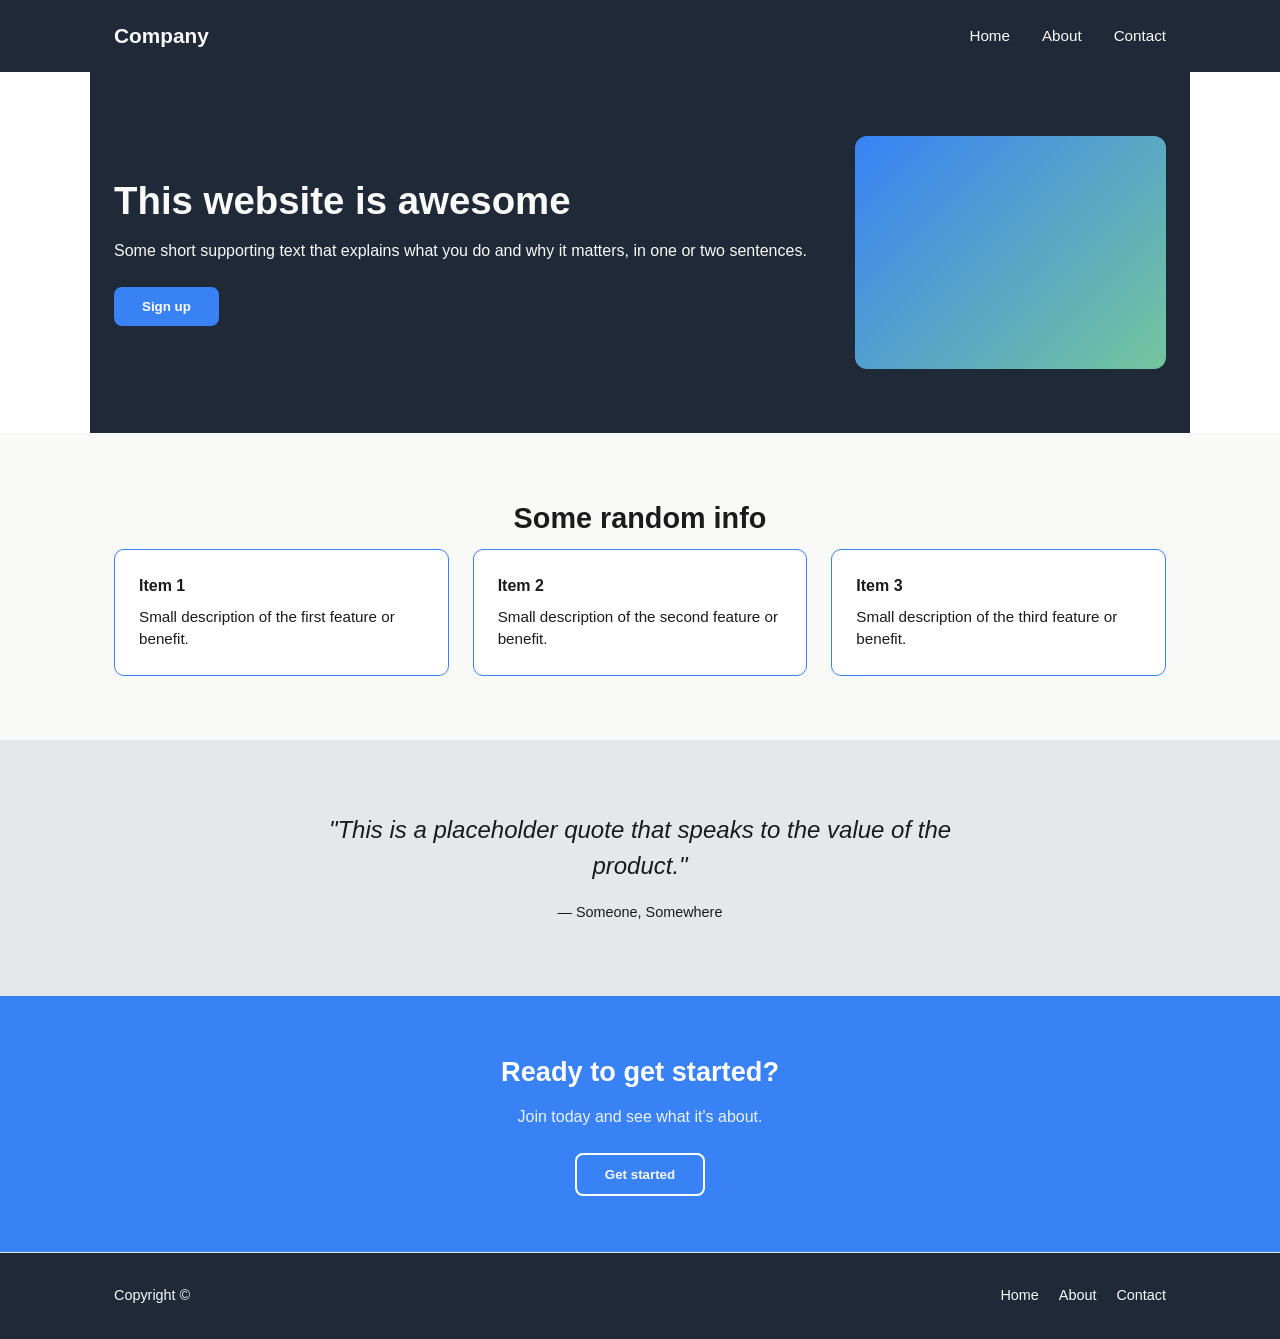
==== index.html @ 4410ee3d "Initial layout" ====
<!doctype html>
<html lang="en">
<head>
<meta charset="UTF-8" />
<meta name="viewport" content="width=device-width, initial-scale=1.0" />
<link rel="stylesheet" href="styles.css">
<title>Company</title>
</head>
<body>

  <header>
    <div class="wrap">
      <div class="logo">Company</div>
      <nav>
        <ul>
          <li><a href="#">Home</a></li>
          <li><a href="#">About</a></li>
          <li><a href="#">Contact</a></li>
        </ul>
      </nav>
    </div>
  </header>

  <main>

    <section class="hero">
      <div class="wrap">
        <div class="hero-text">
          <h1>This website is awesome</h1>
          <p>Some short supporting text that explains what you do and why it matters, in one or two sentences.</p>
          <button class="btn">Sign up</button>
        </div>
        <div class="hero-image"></div>
      </div>
    </section>

    <section class="info">
      <div class="wrap">
        <h2>Some random info</h2>
        <div class="boxes">
          <div class="box">
            <div class="item">Item 1</div>
            <p>Small description of the first feature or benefit.</p>
          </div>
          <div class="box">
            <div class="item">Item 2</div>
            <p>Small description of the second feature or benefit.</p>
          </div>
          <div class="box">
            <div class="item">Item 3</div>
            <p>Small description of the third feature or benefit.</p>
          </div>
        </div>
      </div>
    </section>

    <section class="quote">
      <div class="wrap">
        <blockquote>"This is a placeholder quote that speaks to the value of the product."</blockquote>
        <cite>— Someone, Somewhere</cite>
      </div>
    </section>

    <section class="cta">
      <div class="wrap">
        <h2>Ready to get started?</h2>
        <p>Join today and see what it's about.</p>
        <button class="btn">Get started</button>
      </div>
    </section>

  </main>

  <footer>
    <div class="wrap">
      <p>Copyright &copy;</p>
      <nav>
        <ul>
          <li><a href="#">Home</a></li>
          <li><a href="#">About</a></li>
          <li><a href="#">Contact</a></li>
        </ul>
      </nav>
    </div>
  </footer>

</body>
</html>
---- styles.css ----
:root {
    --max-width: 1100px;
    --blue: #3882f6;
    --text-dark: #1b1b1b;
    --text-light: #f9faf8;
    --bg-light: #f9faf8;
    --bg-dark: #1f2937;
    --border: #e2e2e0;
  }

  * { box-sizing: border-box; margin: 0; padding: 0; }

  body {
    font-family:Roboto, sans-serif;
    color: var(--text-dark);
    line-height: 1.5;
  }

  /* Shared width wrapper — every section's inner content uses this
     so all rows line up at the same width */
  .wrap {
    max-width: var(--max-width);
    margin: 0 auto;
    padding: 0 24px;
  }

  a { text-decoration: none; color: inherit; }
  ul { list-style: none; }
  img { max-width: 100%; display: block; }

  /* ---------- Header ---------- */

  header, footer {
    background-color: var(--bg-dark);
    color: var(--text-light);
  }

  header .wrap {
    display: flex;
    align-items: center;
    justify-content: space-between;
    height: 72px;
  }

  header .logo {
    font-size: 1.3rem;
    font-weight: 700;
  }

  header nav ul {
    display: flex;
    gap: 32px;
  }

  header nav a {
    font-size: 0.95rem;
    font-weight: 500;
    color: var(--text-light);
  }

  header nav a:hover { color: var(--blue); }

  /* ---------- Hero ---------- */
  .hero .wrap {
    display: flex;
    align-items: center;
    background-color: var(--bg-dark);
    gap: 48px;
    padding-top: 64px;
    padding-bottom: 64px;
  }

  .hero-image {
    flex: 1;
    aspect-ratio: 4 / 3;
    background: linear-gradient(135deg, var(--blue), #74c69d);
    border-radius: 12px;
  }

  .hero-text h1 {
    font-size: 2.4rem;
    line-height: 1.15;
    margin-bottom: 16px;
    color: var(--text-light);
  }

  .hero-text p {
    color: var(--text-light);
    margin-bottom: 24px;
  }

  .btn {
    display: inline-block;
    background: var(--blue);
    color: #fff;
    padding: 12px 28px;
    border-radius: 8px;
    font-weight: 600;
    border: none;
    cursor: pointer;
  }

  .btn:hover { opacity: 0.9; }

  /* ---------- Info section ---------- */
  .info {
    background: var(--bg-light);
    padding: 64px 0;
  }

  .info .wrap > h2 {
    font-size: 1.8rem;
    margin-bottom: 8px;
    text-align: center;

  }

  .boxes {
    display: flex;
    gap: 24px;
  }

  .box {
    flex: 1;
    background: #fff;
    border: 1px solid var(--blue);
    border-radius: 10px;
    padding: 24px;
  }

  .box .item {
    font-weight: 700;
    margin-bottom: 8px;
  }

  .box p {
    color: var(--text-dark);
    font-size: 0.95rem;
  }

  /* ---------- Quote ---------- */
  .quote {
    padding: 72px 0;
    text-align: center;
    background-color: #e5e7eb;
  }

  .quote .wrap {
    max-width: 700px;
  }

  .quote blockquote {
    font-size: 1.5rem;
    font-style: italic;
    color: var(--text-dark);
    margin-bottom: 16px;
  }

  .quote cite {
    font-style: normal;
    color: var(--text-dark);
    font-size: 0.9rem;
  }

  /* ---------- Call to action ---------- */
  .cta {
    background: var(--blue);
    color: #fff;
    padding: 56px 0;
    text-align: center;
  }

  .cta h2 {
    font-size: 1.7rem;
    margin-bottom: 12px;
  }

  .cta p {
    margin-bottom: 24px;
    opacity: 0.9;
  }

  .cta .btn {
    border: solid 2px white;
    color: var(--text-light);
  }

  /* ---------- Footer ---------- */
  footer {
    border-top: 1px solid var(--border);
    padding: 32px 0;
  }

  footer .wrap {
    display: flex;
    justify-content: space-between;
    align-items: center;
    color: var(--text-light);
    font-size: 0.9rem;
  }

  footer nav ul {
    display: flex;
    gap: 20px;
  }

  @media (max-width: 700px) {
    header nav ul { gap: 16px; }
    .hero .wrap { flex-direction: column; }
    .boxes { flex-direction: column; }
    footer .wrap { flex-direction: column; gap: 12px; text-align: center; }
  }
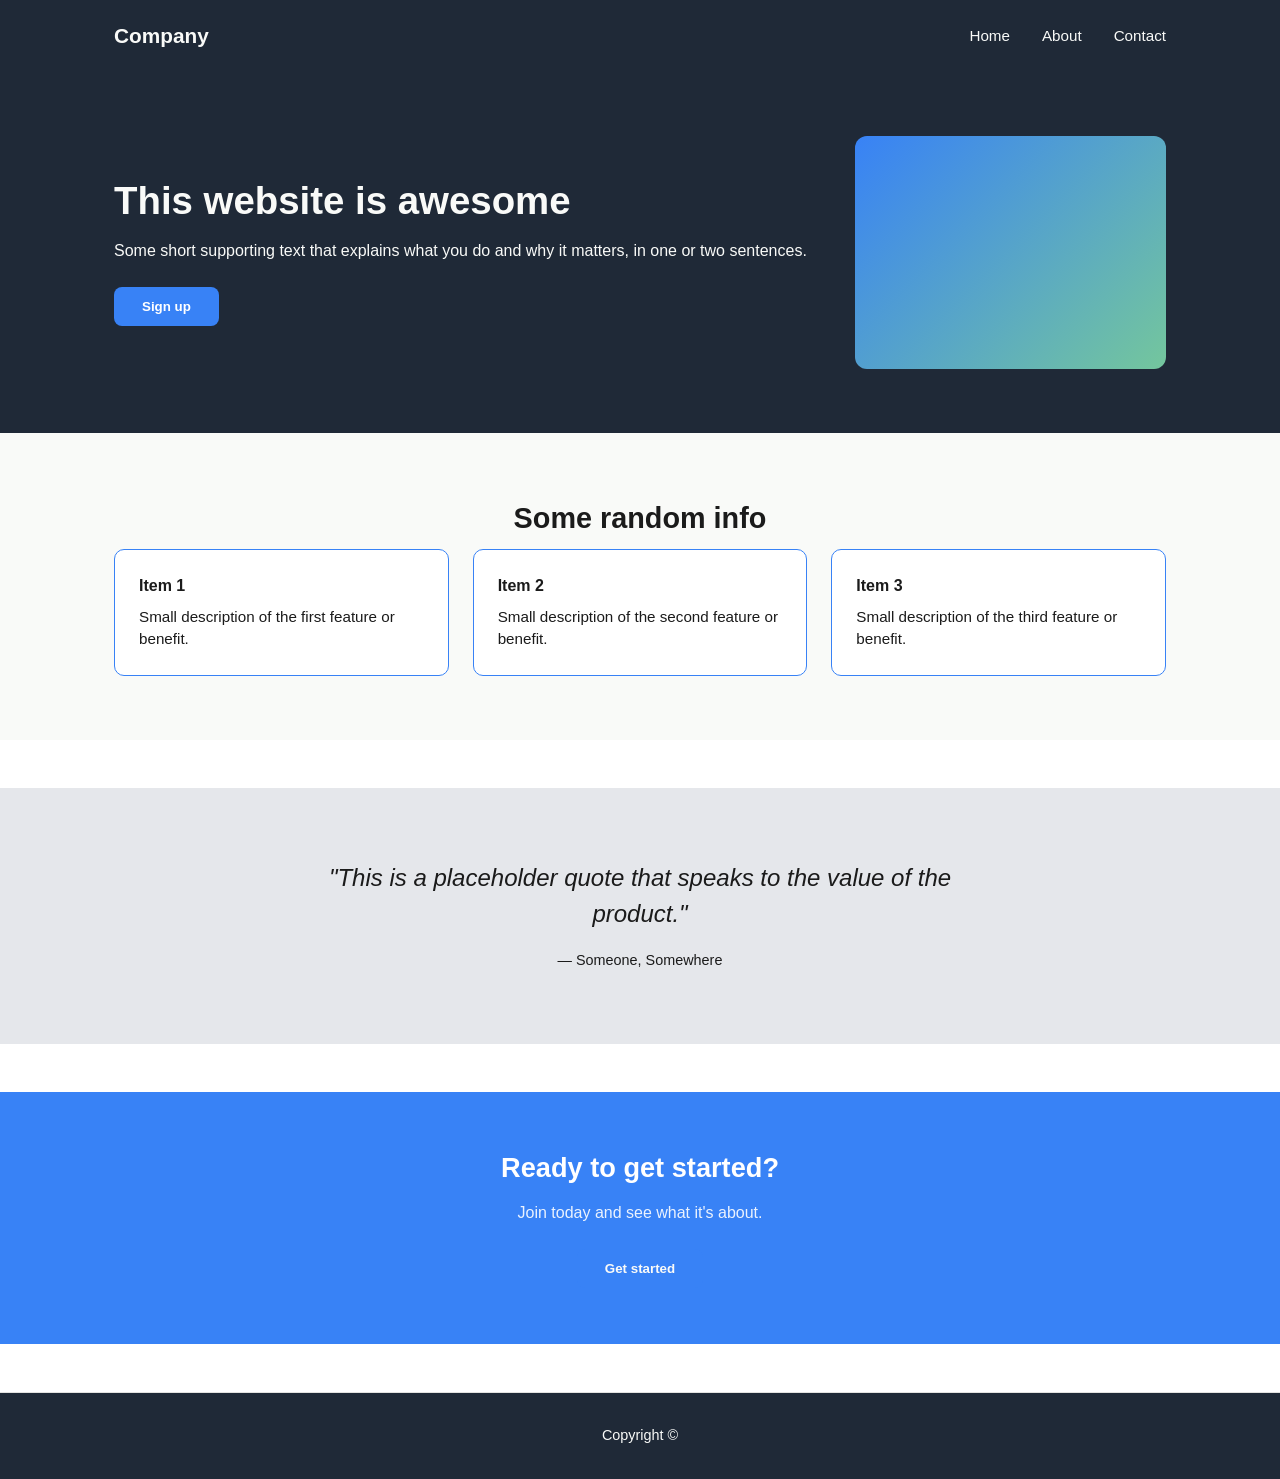
==== commit eae604b9: "hamburger menu and small reorganization of styles" ====
--- a/index.html
+++ b/index.html
@@ -1,89 +1,84 @@
 <!doctype html>
 <html lang="en">
-<head>
-<meta charset="UTF-8" />
-<meta name="viewport" content="width=device-width, initial-scale=1.0" />
-<link rel="stylesheet" href="styles.css">
-<title>Company</title>
-</head>
-<body>
+  <head>
+    <meta charset="UTF-8" />
+    <meta name="viewport" content="width=device-width, initial-scale=1.0" />
+    <link rel="stylesheet" href="styles.css" />
+    <title>Company</title>
+  </head>
+  <body>
+    <header>
+      <div class="wrap">
+        <div class="logo">Company</div>
+        <a href="#menu" class="hamburger">☰</a>
+        <!-- target for smaller screens-->
+        <nav id="menu">
+          <a href="#" class="close-menu" aria-label="Close menu">✕</a>
+          <ul>
+            <li><a href="#">Home</a></li>
+            <li><a href="#">About</a></li>
+            <li><a href="#">Contact</a></li>
+          </ul>
+        </nav>
+      </div>
+    </header>
 
-  <header>
-    <div class="wrap">
-      <div class="logo">Company</div>
-      <nav>
-        <ul>
-          <li><a href="#">Home</a></li>
-          <li><a href="#">About</a></li>
-          <li><a href="#">Contact</a></li>
-        </ul>
-      </nav>
-    </div>
-  </header>
+    <main>
+      <section class="hero">
+        <div class="wrap">
+          <div class="hero-text">
+            <h1>This website is awesome</h1>
+            <p>
+              Some short supporting text that explains what you do and why it
+              matters, in one or two sentences.
+            </p>
+            <button class="btn">Sign up</button>
+          </div>
+          <div class="hero-image"></div>
+        </div>
+      </section>
 
-  <main>
-
-    <section class="hero">
-      <div class="wrap">
-        <div class="hero-text">
-          <h1>This website is awesome</h1>
-          <p>Some short supporting text that explains what you do and why it matters, in one or two sentences.</p>
-          <button class="btn">Sign up</button>
-        </div>
-        <div class="hero-image"></div>
-      </div>
-    </section>
-
-    <section class="info">
-      <div class="wrap">
-        <h2>Some random info</h2>
-        <div class="boxes">
-          <div class="box">
-            <div class="item">Item 1</div>
-            <p>Small description of the first feature or benefit.</p>
-          </div>
-          <div class="box">
-            <div class="item">Item 2</div>
-            <p>Small description of the second feature or benefit.</p>
-          </div>
-          <div class="box">
-            <div class="item">Item 3</div>
-            <p>Small description of the third feature or benefit.</p>
+      <section class="info">
+        <div class="wrap">
+          <h2>Some random info</h2>
+          <div class="boxes">
+            <div class="box">
+              <div class="item">Item 1</div>
+              <p>Small description of the first feature or benefit.</p>
+            </div>
+            <div class="box">
+              <div class="item">Item 2</div>
+              <p>Small description of the second feature or benefit.</p>
+            </div>
+            <div class="box">
+              <div class="item">Item 3</div>
+              <p>Small description of the third feature or benefit.</p>
+            </div>
           </div>
         </div>
-      </div>
-    </section>
+      </section>
 
-    <section class="quote">
-      <div class="wrap">
-        <blockquote>"This is a placeholder quote that speaks to the value of the product."</blockquote>
-        <cite>— Someone, Somewhere</cite>
-      </div>
-    </section>
+      <section class="quote">
+        <div class="wrap">
+          <blockquote>
+            "This is a placeholder quote that speaks to the value of the
+            product."
+          </blockquote>
+          <cite>— Someone, Somewhere</cite>
+        </div>
+      </section>
 
-    <section class="cta">
-      <div class="wrap">
-        <h2>Ready to get started?</h2>
-        <p>Join today and see what it's about.</p>
-        <button class="btn">Get started</button>
-      </div>
-    </section>
+      <section class="cta">
+        <div class="wrap">
+          <h2>Ready to get started?</h2>
+          <p>Join today and see what it's about.</p>
+          <button class="btn">Get started</button>
+        </div>
+      </section>
+    </main>
 
-  </main>
-
-  <footer>
-    <div class="wrap">
+    <footer>
       <p>Copyright &copy;</p>
-      <nav>
-        <ul>
-          <li><a href="#">Home</a></li>
-          <li><a href="#">About</a></li>
-          <li><a href="#">Contact</a></li>
-        </ul>
-      </nav>
-    </div>
-  </footer>
-
-</body>
+    </footer>
+  </body>
 </html>
-
--- a/styles.css
+++ b/styles.css
@@ -1,212 +1,277 @@
-  :root {
-    --max-width: 1100px;
-    --blue: #3882f6;
-    --text-dark: #1b1b1b;
-    --text-light: #f9faf8;
-    --bg-light: #f9faf8;
-    --bg-dark: #1f2937;
-    --border: #e2e2e0;
-  }
-
-  * { box-sizing: border-box; margin: 0; padding: 0; }
-
-  body {
-    font-family:Roboto, sans-serif;
-    color: var(--text-dark);
-    line-height: 1.5;
-  }
-
-  /* Shared width wrapper — every section's inner content uses this
-     so all rows line up at the same width */
-  .wrap {
-    max-width: var(--max-width);
-    margin: 0 auto;
-    padding: 0 24px;
-  }
-
-  a { text-decoration: none; color: inherit; }
-  ul { list-style: none; }
-  img { max-width: 100%; display: block; }
-
-  /* ---------- Header ---------- */
-
-  header, footer {
-    background-color: var(--bg-dark);
+:root {
+  --max-width: 1100px;
+  --blue: #3882f6;
+  --text-dark: #1b1b1b;
+  --text-light: #f9faf8;
+  --bg-light: #f9faf8;
+  --bg-dark: #1f2937;
+  --border: #e2e2e0;
+}
+
+* {
+  box-sizing: border-box;
+  margin: 0;
+  padding: 0;
+}
+/*
+  padding and border are included inside 
+  an element's declared width/height, instead of adding to it */
+
+body {
+  font-family: Roboto, sans-serif;
+  color: var(--text-dark);
+  line-height: 1.5;
+}
+
+/* Shared class */
+.wrap {
+  max-width: var(--max-width);
+  margin: 0 auto; /* auto centers left/right margins */
+  padding: 0 24px;
+}
+
+a {
+  text-decoration: none;
+  color: inherit;
+} /* strips underline for links */
+ul {
+  list-style: none;
+} /* so there is no dot in nav */
+img {
+  max-width: 100%;
+  display: block;
+}
+
+/* ---------- Header ---------- */
+
+header,
+footer,
+.hero {
+  background-color: var(--bg-dark);
+  color: var(--text-light);
+}
+
+header .wrap {
+  display: flex;
+  align-items: center;
+  justify-content: space-between;
+  height: 72px;
+}
+
+header .logo {
+  font-size: 1.3rem;
+  font-weight: 700;
+}
+
+header nav ul {
+  display: flex;
+  gap: 32px;
+}
+
+header nav a {
+  font-size: 0.95rem;
+  font-weight: 500;
+  color: var(--text-light);
+}
+
+header nav a:hover {
+  color: var(--blue);
+}
+
+/* ---------- Hero ---------- */
+
+.hero .wrap {
+  display: flex;
+  align-items: center;
+  gap: 48px;
+  padding-top: 64px;
+  padding-bottom: 64px;
+}
+
+.hero-image {
+  flex: 1;
+  aspect-ratio: 4 / 3; /* prevents collapse to 0 */
+  background: linear-gradient(135deg, var(--blue), #74c69d);
+  border-radius: 12px;
+}
+
+.hero-text h1 {
+  font-size: 2.4rem;
+  line-height: 1.15;
+  margin-bottom: 16px;
+  color: var(--text-light);
+}
+
+.hero-text p {
+  color: var(--text-light);
+  margin-bottom: 24px;
+}
+
+.btn {
+  display: inline-block;
+  background: var(--blue);
+  color: #fff;
+  padding: 12px 28px;
+  border-radius: 8px;
+  font-weight: 600;
+  border: none;
+  cursor: pointer; /* on the rest it is arrow */
+}
+
+.btn:hover {
+  opacity: 0.9;
+}
+
+/* ---------- Info section ---------- */
+.info {
+  background: var(--bg-light);
+  padding: 64px 0;
+}
+
+.info .wrap > h2 {
+  /* h2 is direct child of a wrap */
+  font-size: 1.8rem;
+  margin-bottom: 8px;
+  text-align: center;
+}
+
+.boxes {
+  display: flex;
+  gap: 24px;
+}
+
+.box {
+  flex: 1;
+  background: #fff;
+  border: 1px solid var(--blue);
+  border-radius: 10px;
+  padding: 24px;
+}
+
+.box .item {
+  font-weight: 700;
+  margin-bottom: 8px;
+}
+
+.box p {
+  color: var(--text-dark);
+  font-size: 0.95rem;
+}
+
+/* ---------- Quote ---------- */
+.quote {
+  padding: 72px 0;
+  text-align: center;
+  background-color: #e5e7eb;
+  margin-top: 48px;
+}
+
+.quote .wrap {
+  max-width: 700px;
+}
+
+.quote blockquote {
+  font-size: 1.5rem;
+  font-style: italic;
+  color: var(--text-dark);
+  margin-bottom: 16px;
+}
+
+.quote cite {
+  font-style: normal;
+  color: var(--text-dark);
+  font-size: 0.9rem;
+}
+
+/* ---------- Call to action ---------- */
+.cta {
+  background: var(--blue);
+  color: #fff;
+  padding: 56px 0;
+  text-align: center;
+  margin-top: 48px;
+}
+
+.cta h2 {
+  font-size: 1.7rem;
+  margin-bottom: 12px;
+}
+
+.cta p {
+  margin-bottom: 24px;
+  opacity: 0.9;
+}
+
+.cta .btn {
+  color: var(--text-light);
+}
+
+/* ---------- Footer ---------- */
+footer {
+  border-top: 1px solid var(--border);
+  padding: 32px 0;
+  margin-top: 48px;
+}
+
+footer {
+  display: flex;
+  justify-content: center;
+  color: var(--text-light);
+  font-size: 0.9rem;
+  margin-top: 48px;
+}
+
+.hamburger {
+  display: none;
+  font-size: 1.6rem;
+  color: var(--text-light);
+  cursor: pointer;
+}
+
+.close-menu {
+  display: none;
+}
+
+@media (max-width: 700px) {
+  .hamburger {
+    display: block;
+  }
+
+  header .wrap {
+    position: relative;
+  }
+
+  header nav {
+    position: absolute;
+    top: 72px;
+    left: 0;
+    width: 100%;
+    background: var(--bg-dark);
+    max-height: 0;
+    overflow: hidden;
+    transition: max-height 0.3s ease;
+    z-index: 10;
+  }
+
+  header nav#menu:target {
+    max-height: 300px;
+  }
+
+  header nav ul {
+    flex-direction: column;
+    gap: 0;
+  }
+
+  header nav ul li {
+    padding: 16px 24px;
+    border-top: 1px solid rgba(255, 255, 255, 0.1);
+  }
+
+  .close-menu {
+    display: block;
+    text-align: right;
+    padding: 16px 24px 0;
+    font-size: 1.3rem;
     color: var(--text-light);
   }
-
-  header .wrap {
-    display: flex;
-    align-items: center;
-    justify-content: space-between;
-    height: 72px;
-  }
-
-  header .logo {
-    font-size: 1.3rem;
-    font-weight: 700;
-  }
-
-  header nav ul {
-    display: flex;
-    gap: 32px;
-  }
-
-  header nav a {
-    font-size: 0.95rem;
-    font-weight: 500;
-    color: var(--text-light);
-  }
-
-  header nav a:hover { color: var(--blue); }
-
-  /* ---------- Hero ---------- */
-  .hero .wrap {
-    display: flex;
-    align-items: center;
-    background-color: var(--bg-dark);
-    gap: 48px;
-    padding-top: 64px;
-    padding-bottom: 64px;
-  }
-
-  .hero-image {
-    flex: 1;
-    aspect-ratio: 4 / 3;
-    background: linear-gradient(135deg, var(--blue), #74c69d);
-    border-radius: 12px;
-  }
-
-  .hero-text h1 {
-    font-size: 2.4rem;
-    line-height: 1.15;
-    margin-bottom: 16px;
-    color: var(--text-light);
-  }
-
-  .hero-text p {
-    color: var(--text-light);
-    margin-bottom: 24px;
-  }
-
-  .btn {
-    display: inline-block;
-    background: var(--blue);
-    color: #fff;
-    padding: 12px 28px;
-    border-radius: 8px;
-    font-weight: 600;
-    border: none;
-    cursor: pointer;
-  }
-
-  .btn:hover { opacity: 0.9; }
-
-  /* ---------- Info section ---------- */
-  .info {
-    background: var(--bg-light);
-    padding: 64px 0;
-  }
-
-  .info .wrap > h2 {
-    font-size: 1.8rem;
-    margin-bottom: 8px;
-    text-align: center;
-
-  }
-
-  .boxes {
-    display: flex;
-    gap: 24px;
-  }
-
-  .box {
-    flex: 1;
-    background: #fff;
-    border: 1px solid var(--blue);
-    border-radius: 10px;
-    padding: 24px;
-  }
-
-  .box .item {
-    font-weight: 700;
-    margin-bottom: 8px;
-  }
-
-  .box p {
-    color: var(--text-dark);
-    font-size: 0.95rem;
-  }
-
-  /* ---------- Quote ---------- */
-  .quote {
-    padding: 72px 0;
-    text-align: center;
-    background-color: #e5e7eb;
-  }
-
-  .quote .wrap {
-    max-width: 700px;
-  }
-
-  .quote blockquote {
-    font-size: 1.5rem;
-    font-style: italic;
-    color: var(--text-dark);
-    margin-bottom: 16px;
-  }
-
-  .quote cite {
-    font-style: normal;
-    color: var(--text-dark);
-    font-size: 0.9rem;
-  }
-
-  /* ---------- Call to action ---------- */
-  .cta {
-    background: var(--blue);
-    color: #fff;
-    padding: 56px 0;
-    text-align: center;
-  }
-
-  .cta h2 {
-    font-size: 1.7rem;
-    margin-bottom: 12px;
-  }
-
-  .cta p {
-    margin-bottom: 24px;
-    opacity: 0.9;
-  }
-
-  .cta .btn {
-    border: solid 2px white;
-    color: var(--text-light);
-  }
-
-  /* ---------- Footer ---------- */
-  footer {
-    border-top: 1px solid var(--border);
-    padding: 32px 0;
-  }
-
-  footer .wrap {
-    display: flex;
-    justify-content: space-between;
-    align-items: center;
-    color: var(--text-light);
-    font-size: 0.9rem;
-  }
-
-  footer nav ul {
-    display: flex;
-    gap: 20px;
-  }
-
-  @media (max-width: 700px) {
-    header nav ul { gap: 16px; }
-    .hero .wrap { flex-direction: column; }
-    .boxes { flex-direction: column; }
-    footer .wrap { flex-direction: column; gap: 12px; text-align: center; }
-  }+}
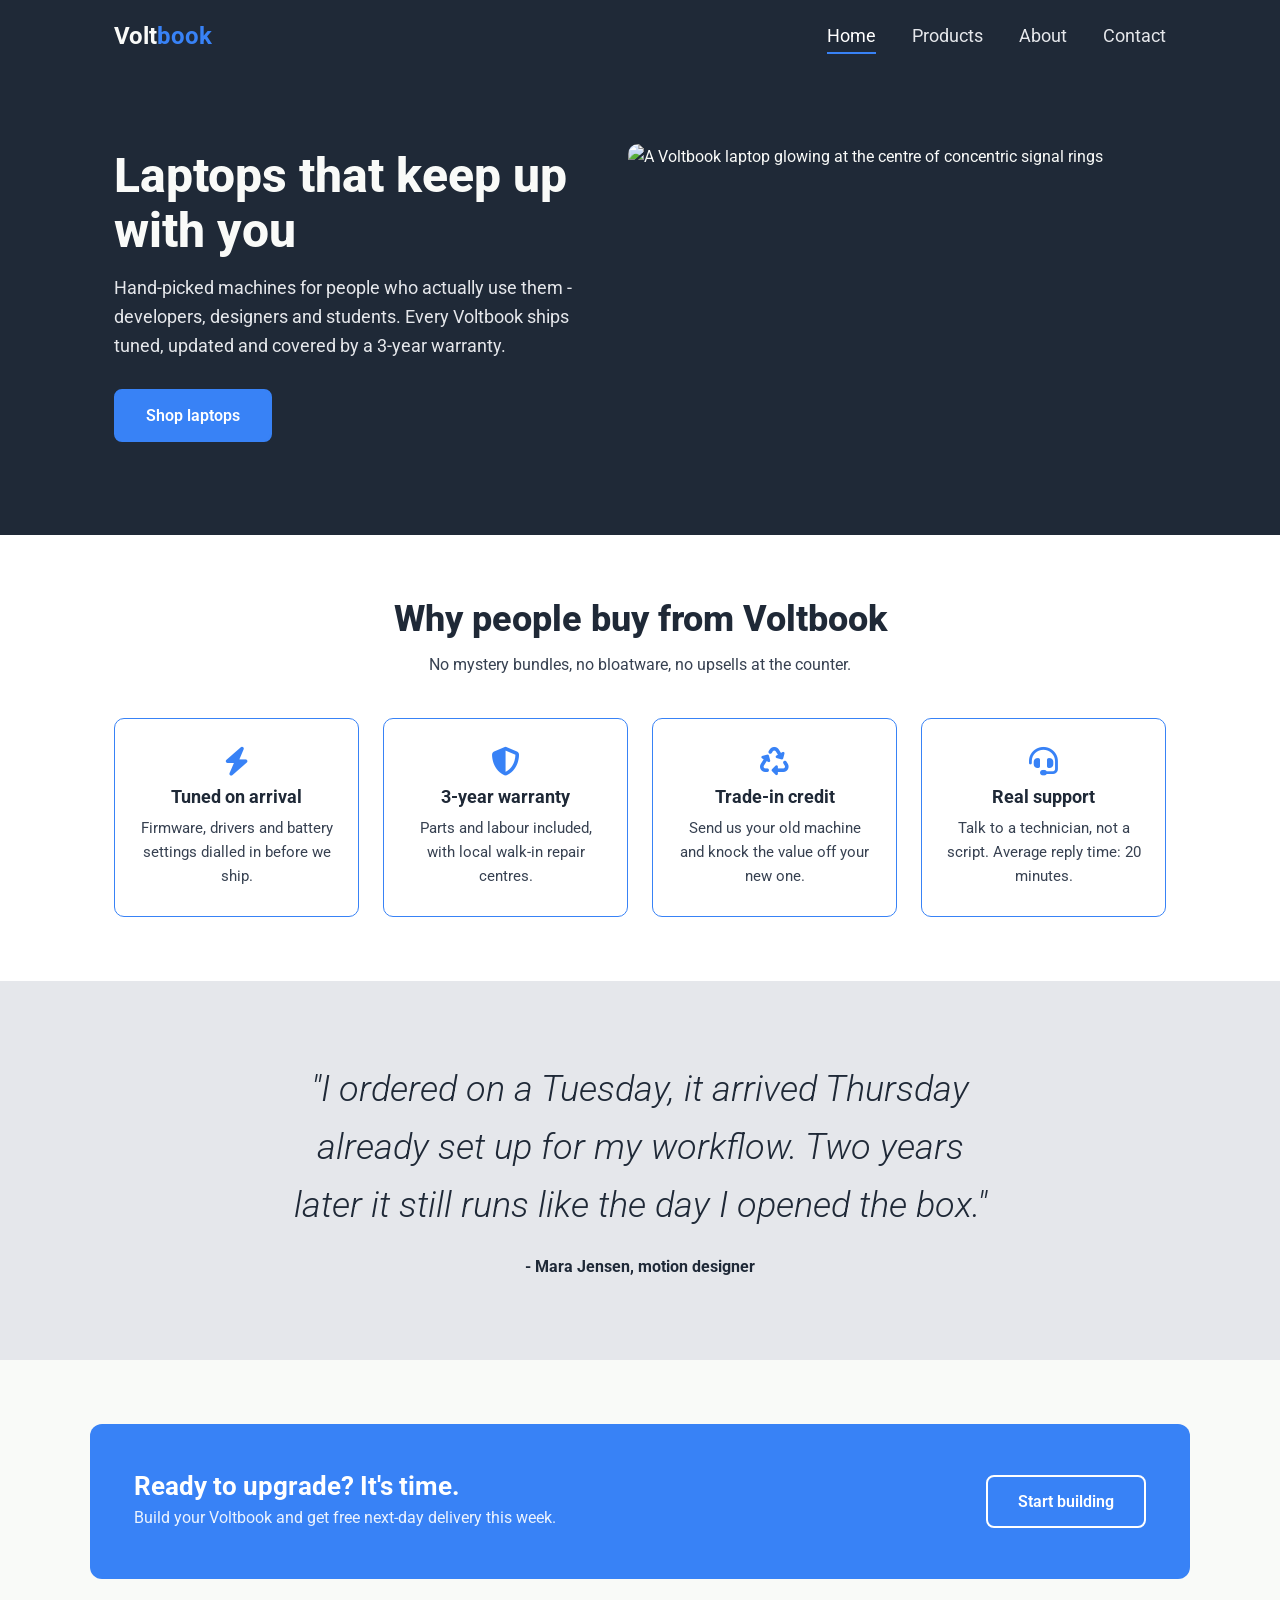
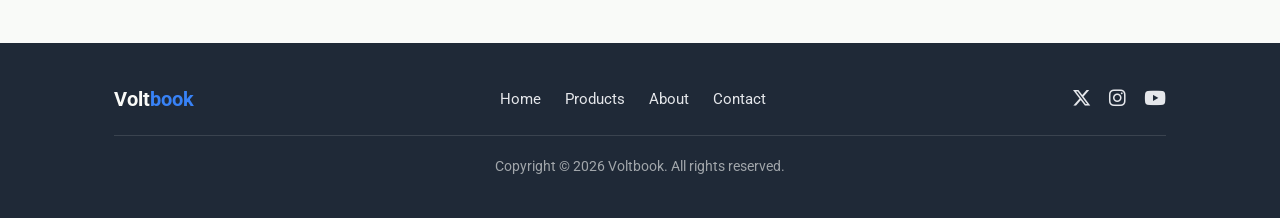
==== commit e5a01d10: "Rebuild landing page as the Voltbook laptop shop Follows the client's rough design section by sectio" ====
--- a/index.html
+++ b/index.html
@@ -3,82 +3,165 @@
   <head>
     <meta charset="UTF-8" />
     <meta name="viewport" content="width=device-width, initial-scale=1.0" />
+    <meta
+      name="description"
+      content="Voltbook sells premium laptops for creators, developers and students - fast machines, fair prices and a 3-year warranty."
+    />
+    <title>Voltbook - Laptops that keep up with you</title>
+
+    <link rel="preconnect" href="https://fonts.googleapis.com" />
+    <link rel="preconnect" href="https://fonts.gstatic.com" crossorigin />
     <link rel="stylesheet" href="styles.css" />
-    <title>Company</title>
+    <link
+      rel="stylesheet"
+      href="https://cdnjs.cloudflare.com/ajax/libs/font-awesome/6.5.1/css/all.min.css"
+    />
   </head>
   <body>
-    <header>
+    <!-- ============================ Shared header ======================== -->
+    <header class="site-header">
       <div class="wrap">
-        <div class="logo">Company</div>
-        <a href="#menu" class="hamburger">☰</a>
-        <!-- target for smaller screens-->
-        <nav id="menu">
-          <a href="#" class="close-menu" aria-label="Close menu">✕</a>
+        <a href="index.html" class="logo">Volt<span>book</span></a>
+
+        <!-- CSS-only burger menu: the checkbox holds the open/closed state -->
+        <input type="checkbox" id="nav-toggle" class="nav-checkbox" />
+        <label for="nav-toggle" class="nav-toggle" aria-label="Toggle navigation menu">
+          <span></span><span></span><span></span>
+        </label>
+
+        <nav class="main-nav" aria-label="Main">
           <ul>
-            <li><a href="#">Home</a></li>
-            <li><a href="#">About</a></li>
-            <li><a href="#">Contact</a></li>
+            <li><a href="index.html" aria-current="page">Home</a></li>
+            <li><a href="products.html">Products</a></li>
+            <li><a href="about.html">About</a></li>
+            <li><a href="contact.html">Contact</a></li>
           </ul>
         </nav>
       </div>
     </header>
 
-    <main>
+    <main id="main">
+      <!-- ================================ Hero ========================== -->
       <section class="hero">
         <div class="wrap">
           <div class="hero-text">
-            <h1>This website is awesome</h1>
+            <h1>Laptops that keep up with you</h1>
             <p>
-              Some short supporting text that explains what you do and why it
-              matters, in one or two sentences.
+              Hand-picked machines for people who actually use them - developers,
+              designers and students. Every Voltbook ships tuned, updated and
+              covered by a 3-year warranty.
             </p>
-            <button class="btn">Sign up</button>
+            <a href="products.html" class="btn">Shop laptops</a>
           </div>
-          <div class="hero-image"></div>
+
+          <!--
+            Responsive hero image.
+            <picture> = art direction: phones get a taller, tighter crop so the
+            laptop stays large; wider screens get the 16:9 shot next to the text.
+            srcset + sizes inside each source = the browser still downloads the
+            resolution that fits the device (including retina screens).
+          -->
+          <picture class="hero-media">
+            <source
+              media="(max-width: 700px)"
+              srcset="
+                assets/img/hero-mobile-600.jpg 600w,
+                assets/img/hero-mobile-900.jpg 900w
+              "
+              sizes="100vw"
+            />
+            <img
+              src="assets/img/hero-1200.jpg"
+              srcset="
+                assets/img/hero-800.jpg   800w,
+                assets/img/hero-1200.jpg 1200w,
+                assets/img/hero-1600.jpg 1600w
+              "
+              sizes="(max-width: 900px) 100vw, 50vw"
+              width="1200"
+              height="675"
+              alt="A Voltbook laptop glowing at the centre of concentric signal rings"
+            />
+          </picture>
         </div>
       </section>
 
-      <section class="info">
+      <!-- ============================== Features ======================== -->
+      <section class="section features">
         <div class="wrap">
-          <h2>Some random info</h2>
-          <div class="boxes">
-            <div class="box">
-              <div class="item">Item 1</div>
-              <p>Small description of the first feature or benefit.</p>
-            </div>
-            <div class="box">
-              <div class="item">Item 2</div>
-              <p>Small description of the second feature or benefit.</p>
-            </div>
-            <div class="box">
-              <div class="item">Item 3</div>
-              <p>Small description of the third feature or benefit.</p>
-            </div>
+          <h2 class="section-title">Why people buy from Voltbook</h2>
+          <p class="section-intro">
+            No mystery bundles, no bloatware, no upsells at the counter.
+          </p>
+
+          <div class="feature-list">
+            <article class="feature">
+              <i class="fa-solid fa-bolt" aria-hidden="true"></i>
+              <h3>Tuned on arrival</h3>
+              <p>Firmware, drivers and battery settings dialled in before we ship.</p>
+            </article>
+            <article class="feature">
+              <i class="fa-solid fa-shield-halved" aria-hidden="true"></i>
+              <h3>3-year warranty</h3>
+              <p>Parts and labour included, with local walk-in repair centres.</p>
+            </article>
+            <article class="feature">
+              <i class="fa-solid fa-recycle" aria-hidden="true"></i>
+              <h3>Trade-in credit</h3>
+              <p>Send us your old machine and knock the value off your new one.</p>
+            </article>
+            <article class="feature">
+              <i class="fa-solid fa-headset" aria-hidden="true"></i>
+              <h3>Real support</h3>
+              <p>Talk to a technician, not a script. Average reply time: 20 minutes.</p>
+            </article>
           </div>
         </div>
       </section>
 
+      <!-- =============================== Quote ========================== -->
       <section class="quote">
         <div class="wrap">
           <blockquote>
-            "This is a placeholder quote that speaks to the value of the
-            product."
+            "I ordered on a Tuesday, it arrived Thursday already set up for my
+            workflow. Two years later it still runs like the day I opened the box."
           </blockquote>
-          <cite>— Someone, Somewhere</cite>
+          <cite>- Mara Jensen, motion designer</cite>
         </div>
       </section>
 
+      <!-- ========================== Call to action ===================== -->
       <section class="cta">
         <div class="wrap">
-          <h2>Ready to get started?</h2>
-          <p>Join today and see what it's about.</p>
-          <button class="btn">Get started</button>
+          <div>
+            <h2>Ready to upgrade? It's time.</h2>
+            <p>Build your Voltbook and get free next-day delivery this week.</p>
+          </div>
+          <a href="products.html" class="btn btn--ghost">Start building</a>
         </div>
       </section>
     </main>
 
-    <footer>
-      <p>Copyright &copy;</p>
+    <!-- ============================ Shared footer ====================== -->
+    <footer class="site-footer">
+      <div class="wrap">
+        <a href="index.html" class="logo">Volt<span>book</span></a>
+
+        <nav class="footer-links" aria-label="Footer">
+          <a href="index.html">Home</a>
+          <a href="products.html">Products</a>
+          <a href="about.html">About</a>
+          <a href="contact.html">Contact</a>
+        </nav>
+
+        <div class="social">
+          <a href="#" aria-label="Voltbook on X"><i class="fa-brands fa-x-twitter"></i></a>
+          <a href="#" aria-label="Voltbook on Instagram"><i class="fa-brands fa-instagram"></i></a>
+          <a href="#" aria-label="Voltbook on YouTube"><i class="fa-brands fa-youtube"></i></a>
+        </div>
+
+        <p class="footer-copy">Copyright &copy; 2026 Voltbook. All rights reserved.</p>
+      </div>
     </footer>
   </body>
 </html>
--- a/styles.css
+++ b/styles.css
@@ -1,277 +1,841 @@
+/* =========================================================================
+   Voltbook - shared stylesheet
+   Assignment constraints: vanilla CSS, Flexbox only (NO Grid), media queries,
+   CSS-only burger menu, imported Roboto font.
+   ========================================================================= */
+
+/* Import the required Roboto font (must be the first rule in the file). */
+@import url("https://fonts.googleapis.com/css2?family=Roboto:ital,wght@0,300;0,400;0,500;0,700;0,800;0,900;1,300&display=swap");
+
+/* ----------------------------- Design tokens ----------------------------- */
 :root {
   --max-width: 1100px;
-  --blue: #3882f6;
-  --text-dark: #1b1b1b;
-  --text-light: #f9faf8;
-  --bg-light: #f9faf8;
-  --bg-dark: #1f2937;
-  --border: #e2e2e0;
-}
-
+
+  /* Colours - taken straight from the client's style sheet */
+  --blue: #3882f6;          /* buttons + call-to-action background */
+  --blue-dark: #1c64d8;     /* hover state */
+  --bg-dark: #1f2937;       /* hero + footer background */
+  --bg-light: #f9faf8;      /* light page background */
+  --quote-bg: #e5e7eb;      /* quote section background */
+  --text-on-dark: #f9faf8;  /* hero heading, header logo */
+  --text-muted-dark: #e5e7eb;/* hero sub-text, header links */
+  --heading: #1f2937;       /* section headings on light background */
+  --body: #374151;          /* normal paragraph text */
+  --border: #d7dbe0;
+
+  /* Type scale. Desktop values match the client's spec (48 / 36 / 24 / 18);
+     clamp() lets them shrink on small screens so nothing overflows. */
+  --fs-hero: clamp(2rem, 4.5vw + 1rem, 3rem);       /* 32 -> 48px */
+  --fs-section: clamp(1.75rem, 3vw + 1rem, 2.25rem); /* 28 -> 36px */
+  --fs-quote: clamp(1.4rem, 2.4vw + 0.8rem, 2.25rem);/* ~22 -> 36px */
+  --fs-logo: 1.5rem;   /* 24px */
+  --fs-lead: 1.125rem; /* 18px */
+
+  --space: 24px;
+  --radius: 10px;
+}
+
+/* --------------------------------- Reset -------------------------------- */
 * {
-  box-sizing: border-box;
+  box-sizing: border-box; /* padding/border count inside the declared size */
   margin: 0;
   padding: 0;
 }
-/*
-  padding and border are included inside 
-  an element's declared width/height, instead of adding to it */
+
+html {
+  scroll-behavior: smooth;
+}
 
 body {
-  font-family: Roboto, sans-serif;
-  color: var(--text-dark);
-  line-height: 1.5;
-}
-
-/* Shared class */
+  font-family: Roboto, "Helvetica Neue", Arial, sans-serif;
+  font-weight: 400;
+  color: var(--body);
+  background: var(--bg-light);
+  line-height: 1.6;
+  -webkit-font-smoothing: antialiased;
+}
+
+a {
+  color: inherit;
+  text-decoration: none;
+}
+
+ul {
+  list-style: none;
+}
+
+img {
+  max-width: 100%;
+  height: auto;      /* keep aspect ratio when width is constrained */
+  display: block;
+}
+
+h1,
+h2,
+h3 {
+  color: var(--heading);
+  line-height: 1.15;
+}
+
+/* ------------------------------ Utilities ------------------------------- */
 .wrap {
   max-width: var(--max-width);
-  margin: 0 auto; /* auto centers left/right margins */
-  padding: 0 24px;
-}
-
-a {
-  text-decoration: none;
-  color: inherit;
-} /* strips underline for links */
-ul {
-  list-style: none;
-} /* so there is no dot in nav */
-img {
-  max-width: 100%;
-  display: block;
-}
-
-/* ---------- Header ---------- */
-
-header,
-footer,
-.hero {
-  background-color: var(--bg-dark);
-  color: var(--text-light);
-}
-
-header .wrap {
-  display: flex;
-  align-items: center;
-  justify-content: space-between;
-  height: 72px;
-}
-
-header .logo {
-  font-size: 1.3rem;
-  font-weight: 700;
-}
-
-header nav ul {
-  display: flex;
-  gap: 32px;
-}
-
-header nav a {
-  font-size: 0.95rem;
-  font-weight: 500;
-  color: var(--text-light);
-}
-
-header nav a:hover {
-  color: var(--blue);
-}
-
-/* ---------- Hero ---------- */
-
-.hero .wrap {
-  display: flex;
-  align-items: center;
-  gap: 48px;
-  padding-top: 64px;
-  padding-bottom: 64px;
-}
-
-.hero-image {
-  flex: 1;
-  aspect-ratio: 4 / 3; /* prevents collapse to 0 */
-  background: linear-gradient(135deg, var(--blue), #74c69d);
-  border-radius: 12px;
-}
-
-.hero-text h1 {
-  font-size: 2.4rem;
-  line-height: 1.15;
-  margin-bottom: 16px;
-  color: var(--text-light);
-}
-
-.hero-text p {
-  color: var(--text-light);
-  margin-bottom: 24px;
+  margin: 0 auto;          /* centres the content column */
+  padding: 0 var(--space);
+}
+
+.section {
+  padding: 64px 0;
+}
+
+.section-title {
+  font-size: var(--fs-section);
+  font-weight: 800;         /* "extra-bold" from the spec */
+  text-align: center;
+  color: var(--heading);
+}
+
+.section-title + .section-intro {
+  max-width: 620px;
+  margin: 12px auto 0;
+  text-align: center;
 }
 
 .btn {
   display: inline-block;
   background: var(--blue);
   color: #fff;
-  padding: 12px 28px;
+  font: inherit;
+  font-weight: 600;
+  padding: 12px 30px;
+  border: 2px solid var(--blue);
   border-radius: 8px;
-  font-weight: 600;
-  border: none;
-  cursor: pointer; /* on the rest it is arrow */
+  cursor: pointer;
+  transition: background-color 0.15s ease, border-color 0.15s ease;
 }
 
 .btn:hover {
-  opacity: 0.9;
-}
-
-/* ---------- Info section ---------- */
-.info {
-  background: var(--bg-light);
-  padding: 64px 0;
-}
-
-.info .wrap > h2 {
-  /* h2 is direct child of a wrap */
-  font-size: 1.8rem;
-  margin-bottom: 8px;
+  background: var(--blue-dark);
+  border-color: var(--blue-dark);
+}
+
+.btn--ghost {
+  background: transparent;
+  border-color: #fff;
+  color: #fff;
+}
+
+.btn--ghost:hover {
+  background: rgba(255, 255, 255, 0.12);
+  border-color: #fff;
+}
+
+/* =============================== Header ================================= */
+.site-header {
+  background: var(--bg-dark);
+  color: var(--text-on-dark);
+}
+
+.site-header .wrap {
+  display: flex;
+  align-items: center;
+  justify-content: space-between;
+  min-height: 72px;
+  position: relative;
+}
+
+.logo {
+  font-size: var(--fs-logo);   /* 24px */
+  font-weight: 700;
+  color: var(--text-on-dark);
+}
+
+.logo span {
+  color: var(--blue);
+}
+
+.main-nav ul {
+  display: flex;
+  gap: 36px;
+}
+
+.main-nav a {
+  font-size: var(--fs-lead);   /* 18px */
+  color: var(--text-muted-dark);
+  padding: 6px 0;
+  transition: color 0.15s ease;
+}
+
+.main-nav a:hover,
+.main-nav a[aria-current="page"] {
+  color: #fff;
+  border-bottom: 2px solid var(--blue);
+}
+
+/* ---- CSS-only burger menu (checkbox technique, no JavaScript) ----
+   A hidden <input type="checkbox"> holds the open/closed state. The <label>
+   is the visible button; clicking it flips the checkbox, and the sibling
+   selector `.nav-checkbox:checked ~ .main-nav` opens the panel. */
+.nav-checkbox {
+  position: absolute;
+  width: 1px;
+  height: 1px;
+  opacity: 0;              /* invisible but still keyboard-focusable */
+  pointer-events: none;
+}
+
+.nav-toggle {
+  display: none;           /* hidden on desktop, shown in the media query */
+  width: 44px;
+  height: 44px;
+  padding: 11px;
+  flex-direction: column;
+  justify-content: center;
+  gap: 5px;
+  cursor: pointer;
+}
+
+.nav-toggle span {
+  display: block;
+  height: 3px;
+  width: 100%;
+  background: var(--text-on-dark);
+  border-radius: 2px;
+  transition: transform 0.25s ease, opacity 0.2s ease;
+}
+
+/* Keyboard focus ring on the label */
+.nav-checkbox:focus-visible ~ .nav-toggle {
+  outline: 2px solid var(--blue);
+  outline-offset: 2px;
+}
+
+/* =============================== Footer ================================= */
+.site-footer {
+  background: var(--bg-dark);
+  color: var(--text-muted-dark);
+}
+
+.site-footer .wrap {
+  display: flex;
+  flex-wrap: wrap;
+  justify-content: space-between;
+  align-items: center;
+  gap: 20px;
+  padding-top: 40px;
+  padding-bottom: 40px;
+}
+
+.site-footer .logo {
+  font-size: 1.25rem;
+}
+
+.footer-links {
+  display: flex;
+  flex-wrap: wrap;
+  gap: 24px;
+  font-size: 0.95rem;
+}
+
+.footer-links a:hover {
+  color: #fff;
+}
+
+.social {
+  display: flex;
+  gap: 18px;
+  font-size: 1.2rem;
+}
+
+.social a:hover {
+  color: var(--blue);
+}
+
+.footer-copy {
+  width: 100%;
   text-align: center;
-}
-
-.boxes {
-  display: flex;
+  font-size: 0.85rem;
+  padding-top: 20px;
+  border-top: 1px solid rgba(255, 255, 255, 0.12);
+  color: rgba(249, 250, 248, 0.6);
+}
+
+/* ================================ Hero ================================= */
+.hero {
+  background: var(--bg-dark);
+  color: var(--text-on-dark);
+}
+
+.hero .wrap {
+  display: flex;
+  align-items: center;
+  gap: 56px;
+  padding-top: 72px;
+  padding-bottom: 88px;
+}
+
+.hero-text {
+  flex: 1 1 46%;
+  min-width: 0;   /* lets the flex item shrink instead of overflowing */
+}
+
+.hero-text h1 {
+  font-size: var(--fs-hero);   /* 48px on desktop */
+  font-weight: 800;            /* extra-bold */
+  color: var(--text-on-dark);
+  margin-bottom: 16px;
+}
+
+.hero-text p {
+  font-size: var(--fs-lead);   /* 18px */
+  font-weight: 400;
+  color: var(--text-muted-dark);
+  margin-bottom: 28px;
+  max-width: 46ch;
+}
+
+.hero-media {
+  flex: 1 1 54%;
+  min-width: 0;
+}
+
+.hero-media img {
+  width: 100%;
+  height: auto;
+  border-radius: var(--radius);
+}
+
+/* ============================ Features / info ========================== */
+.features {
+  background: #fff;
+}
+
+.feature-list {
+  display: flex;
+  flex-wrap: wrap;
   gap: 24px;
-}
-
-.box {
-  flex: 1;
+  margin-top: 40px;
+}
+
+.feature {
+  flex: 1 1 200px;
   background: #fff;
   border: 1px solid var(--blue);
-  border-radius: 10px;
-  padding: 24px;
-}
-
-.box .item {
+  border-radius: var(--radius);
+  padding: 28px 24px;
+  text-align: center;
+}
+
+.feature i {
+  font-size: 1.8rem;
+  color: var(--blue);
+  margin-bottom: 12px;
+}
+
+.feature h3 {
+  font-size: 1.1rem;
+  margin-bottom: 8px;
+}
+
+.feature p {
+  font-size: 0.95rem;
+}
+
+/* =============================== Quote ================================= */
+.quote {
+  background: var(--quote-bg);
+  padding: 80px 0;
+}
+
+.quote .wrap {
+  max-width: 760px;
+  text-align: center;
+}
+
+.quote blockquote {
+  font-size: var(--fs-quote);  /* 36px on desktop */
+  font-weight: 300;            /* light */
+  font-style: italic;
+  color: var(--heading);
+}
+
+.quote cite {
+  display: block;
+  margin-top: 20px;
+  font-size: 1rem;
+  font-style: normal;
   font-weight: 700;
-  margin-bottom: 8px;
-}
-
-.box p {
-  color: var(--text-dark);
-  font-size: 0.95rem;
-}
-
-/* ---------- Quote ---------- */
-.quote {
-  padding: 72px 0;
-  text-align: center;
-  background-color: #e5e7eb;
-  margin-top: 48px;
-}
-
-.quote .wrap {
-  max-width: 700px;
-}
-
-.quote blockquote {
-  font-size: 1.5rem;
-  font-style: italic;
-  color: var(--text-dark);
-  margin-bottom: 16px;
-}
-
-.quote cite {
-  font-style: normal;
-  color: var(--text-dark);
-  font-size: 0.9rem;
-}
-
-/* ---------- Call to action ---------- */
+  color: var(--heading);
+}
+
+/* ========================== Call to action =========================== */
+/* Contained blue band with whitespace around it, like the client design. */
 .cta {
+  background: var(--bg-light);
+  padding: 0 var(--space);
+}
+
+.cta .wrap {
+  display: flex;
+  align-items: center;
+  justify-content: space-between;
+  gap: 28px;
+  max-width: var(--max-width);
+  padding: 48px 44px;
   background: var(--blue);
   color: #fff;
-  padding: 56px 0;
+  border-radius: 12px;
+  margin: 64px auto;
+}
+
+.cta h2 {
+  color: #fff;
+  font-size: 1.6rem;
+  margin-bottom: 4px;
+}
+
+.cta p {
+  color: rgba(255, 255, 255, 0.9);
+}
+
+/* ===================== About page specific ========================== */
+.page-hero {
+  background: var(--bg-dark);
+  color: var(--text-on-dark);
   text-align: center;
-  margin-top: 48px;
-}
-
-.cta h2 {
-  font-size: 1.7rem;
+  padding: 64px 0;
+}
+
+.page-hero h1 {
+  font-size: var(--fs-hero);
+  font-weight: 800;
+  color: var(--text-on-dark);
+}
+
+.page-hero p {
+  font-size: var(--fs-lead);
+  color: var(--text-muted-dark);
+  max-width: 60ch;
+  margin: 14px auto 0;
+}
+
+.split {
+  display: flex;
+  align-items: center;
+  gap: 56px;
+}
+
+.split.reverse {
+  flex-direction: row-reverse;
+}
+
+.split > * {
+  flex: 1 1 0;
+  min-width: 0;   /* without this the image keeps its intrinsic width */
+}
+
+.split img {
+  width: 100%;
+  aspect-ratio: 3 / 2;   /* keeps both story images the same shape */
+  object-fit: cover;
+  border-radius: var(--radius);
+}
+
+.split h2 {
+  font-size: var(--fs-section);
+  font-weight: 800;
   margin-bottom: 12px;
 }
 
-.cta p {
-  margin-bottom: 24px;
-  opacity: 0.9;
-}
-
-.cta .btn {
-  color: var(--text-light);
-}
-
-/* ---------- Footer ---------- */
-footer {
-  border-top: 1px solid var(--border);
-  padding: 32px 0;
-  margin-top: 48px;
-}
-
-footer {
-  display: flex;
+.split p + p {
+  margin-top: 14px;
+}
+
+/* Decorative band - background image is swapped by a media query below */
+.pattern-band {
+  background-color: var(--bg-dark);
+  /* dark wash over the decorative pattern so text stays readable */
+  background-image: linear-gradient(
+      rgba(17, 24, 34, 0.86),
+      rgba(17, 24, 34, 0.86)
+    ),
+    url("assets/img/pattern-900.jpg");
+  background-size: cover;
+  background-position: center;
+  color: var(--text-on-dark);
+  text-align: center;
+}
+
+.pattern-band .section-title {
+  color: #fff;
+}
+
+.pattern-band .section-intro {
+  color: var(--text-muted-dark);
+}
+
+.stats {
+  display: flex;
+  flex-wrap: wrap;
   justify-content: center;
-  color: var(--text-light);
+  gap: 24px;
+  margin-top: 40px;
+}
+
+.stat {
+  flex: 1 1 200px;
+  min-width: 0;
+  max-width: 240px;
+  background: rgba(255, 255, 255, 0.07);
+  border: 1px solid rgba(255, 255, 255, 0.18);
+  border-radius: var(--radius);
+  padding: 26px 18px;
+}
+
+.stat strong {
+  display: block;
+  font-size: 2.4rem;
+  font-weight: 800;
+  color: #fff;
+}
+
+.stat span {
+  font-size: 0.95rem;
+  color: var(--text-muted-dark);
+}
+
+.team {
+  display: flex;
+  flex-wrap: wrap;
+  justify-content: center;
+  gap: 32px;
+  margin-top: 44px;
+}
+
+.member {
+  flex: 1 1 220px;
+  max-width: 260px;
+  text-align: center;
+}
+
+.member img {
+  width: 140px;
+  height: 140px;
+  border-radius: 50%;
+  object-fit: cover;
+  margin: 0 auto 14px;
+  border: 3px solid var(--blue);
+}
+
+.member h3 {
+  font-size: 1.05rem;
+}
+
+.member span {
   font-size: 0.9rem;
-  margin-top: 48px;
-}
-
-.hamburger {
-  display: none;
-  font-size: 1.6rem;
-  color: var(--text-light);
-  cursor: pointer;
-}
-
-.close-menu {
-  display: none;
-}
-
-@media (max-width: 700px) {
-  .hamburger {
-    display: block;
-  }
-
-  header .wrap {
-    position: relative;
-  }
-
-  header nav {
+  color: var(--blue);
+  font-weight: 600;
+}
+
+.member p {
+  font-size: 0.9rem;
+  margin-top: 8px;
+}
+
+/* ===================== Products page specific ======================= */
+.product-list {
+  display: flex;
+  flex-wrap: wrap;
+  gap: 28px;
+  margin-top: 44px;
+}
+
+.card {
+  flex: 1 1 240px;
+  min-width: 0;
+  max-width: 320px;
+  background: #fff;
+  border: 1px solid var(--border);
+  border-radius: var(--radius);
+  overflow: hidden;
+  display: flex;
+  flex-direction: column;
+  transition: transform 0.15s ease, box-shadow 0.15s ease;
+}
+
+.card:hover {
+  transform: translateY(-4px);
+  box-shadow: 0 12px 28px rgba(31, 41, 55, 0.12);
+}
+
+.card img {
+  width: 100%;
+  aspect-ratio: 1 / 1;
+  object-fit: cover;
+  background: var(--quote-bg);
+}
+
+.card-body {
+  padding: 20px;
+  display: flex;
+  flex-direction: column;
+  gap: 6px;
+  flex: 1;
+}
+
+.card-body h3 {
+  font-size: 1.1rem;
+}
+
+.card-body .price {
+  font-weight: 800;
+  color: var(--blue);
+  font-size: 1.15rem;
+}
+
+.card-body p {
+  font-size: 0.9rem;
+  flex: 1;
+}
+
+.card-body .btn {
+  margin-top: 12px;
+  text-align: center;
+}
+
+.spec-row {
+  display: flex;
+  flex-wrap: wrap;
+  gap: 10px;
+  font-size: 0.8rem;
+}
+
+.spec-row span {
+  background: var(--quote-bg);
+  color: var(--heading);
+  padding: 3px 10px;
+  border-radius: 999px;
+}
+
+/* ===================== Contact page specific ======================= */
+.contact-layout {
+  display: flex;
+  flex-wrap: wrap;
+  gap: 48px;
+}
+
+.contact-info {
+  flex: 1 1 260px;
+  min-width: 0;
+}
+
+.contact-info h2,
+.contact-form h2 {
+  flex-basis: 100%;   /* heading always sits on its own row */
+  width: 100%;
+  font-size: 1.5rem;
+  font-weight: 700;
+  margin-bottom: 10px;
+}
+
+.contact-info li {
+  display: flex;
+  align-items: flex-start;
+  gap: 14px;
+  margin-bottom: 20px;
+}
+
+.contact-info i {
+  color: var(--blue);
+  font-size: 1.2rem;
+  margin-top: 3px;
+}
+
+.contact-form {
+  flex: 2 1 360px;
+  min-width: 0;
+  display: flex;
+  flex-wrap: wrap;
+  gap: 18px;
+}
+
+.field {
+  display: flex;
+  flex-direction: column;
+  flex: 1 1 100%;
+  gap: 6px;
+}
+
+.field.half {
+  flex: 1 1 45%;
+}
+
+.field label {
+  font-size: 0.9rem;
+  font-weight: 600;
+  color: var(--heading);
+}
+
+.field input,
+.field textarea {
+  font: inherit;
+  padding: 12px 14px;
+  border: 1px solid var(--border);
+  border-radius: 8px;
+  background: #fff;
+  color: var(--body);
+}
+
+.field input:focus,
+.field textarea:focus {
+  outline: 2px solid var(--blue);
+  border-color: var(--blue);
+}
+
+.field textarea {
+  min-height: 140px;
+  resize: vertical;
+}
+
+.contact-form .btn {
+  flex: 1 1 100%;
+}
+
+/* ========================================================================
+   RESPONSIVE  -  Flexbox layouts reflow, nav becomes a burger menu
+   ======================================================================== */
+
+/* -------- Tablet and below: burger menu + single-column heroes -------- */
+@media (max-width: 900px) {
+  .nav-toggle {
+    display: flex;   /* show the burger button */
+  }
+
+  /* Collapsible panel that drops down below the header bar */
+  .main-nav {
     position: absolute;
-    top: 72px;
+    top: 100%;
     left: 0;
     width: 100%;
     background: var(--bg-dark);
+    border-top: 1px solid rgba(255, 255, 255, 0.12);
     max-height: 0;
     overflow: hidden;
     transition: max-height 0.3s ease;
-    z-index: 10;
-  }
-
-  header nav#menu:target {
-    max-height: 300px;
-  }
-
-  header nav ul {
+    z-index: 20;
+  }
+
+  /* Checkbox checked -> panel opens (pure CSS, sibling selector) */
+  .nav-checkbox:checked ~ .main-nav {
+    max-height: 320px;
+  }
+
+  /* Burger morphs into an X while the menu is open */
+  .nav-checkbox:checked ~ .nav-toggle span:nth-child(1) {
+    transform: translateY(8px) rotate(45deg);
+  }
+  .nav-checkbox:checked ~ .nav-toggle span:nth-child(2) {
+    opacity: 0;
+  }
+  .nav-checkbox:checked ~ .nav-toggle span:nth-child(3) {
+    transform: translateY(-8px) rotate(-45deg);
+  }
+
+  .main-nav ul {
     flex-direction: column;
     gap: 0;
   }
 
-  header nav ul li {
-    padding: 16px 24px;
-    border-top: 1px solid rgba(255, 255, 255, 0.1);
-  }
-
-  .close-menu {
+  .main-nav li {
+    border-top: 1px solid rgba(255, 255, 255, 0.08);
+  }
+
+  .main-nav li:first-child {
+    border-top: 0;
+  }
+
+  .main-nav a {
     display: block;
-    text-align: right;
-    padding: 16px 24px 0;
-    font-size: 1.3rem;
-    color: var(--text-light);
-  }
-}
+    padding: 16px var(--space);
+  }
+
+  .main-nav a:hover,
+  .main-nav a[aria-current="page"] {
+    border-bottom: 0;
+    background: rgba(56, 130, 246, 0.16);
+    color: #fff;
+  }
+
+  /* Heroes and split sections stack vertically */
+  .hero .wrap,
+  .split,
+  .split.reverse {
+    flex-direction: column;
+    padding-top: 48px;
+    padding-bottom: 56px;
+  }
+
+  .hero-text,
+  .hero-media {
+    flex-basis: auto;
+    width: 100%;
+  }
+
+  .hero-text p {
+    max-width: none;
+  }
+
+  /* feature cards go to a tidy 2 x 2 instead of 3 + 1 */
+  .feature {
+    flex: 1 1 260px;
+  }
+
+  .cta .wrap {
+    flex-direction: column;
+    text-align: center;
+  }
+}
+
+/* Larger decorative background only for wider screens (saves mobile data) */
+@media (min-width: 901px) {
+  .pattern-band {
+    background-image: linear-gradient(
+        rgba(17, 24, 34, 0.86),
+        rgba(17, 24, 34, 0.86)
+      ),
+      url("assets/img/pattern-1800.jpg");
+  }
+}
+
+/* -------------------- Phones: one column, tighter -------------------- */
+@media (max-width: 600px) {
+  .section {
+    padding: 48px 0;
+  }
+
+  .feature-list {
+    flex-direction: column;
+  }
+
+  .feature,
+  .card,
+  .member,
+  .stat {
+    max-width: none;
+  }
+
+  .field.half {
+    flex: 1 1 100%;
+  }
+
+  .site-footer .wrap {
+    flex-direction: column;
+    text-align: center;
+    justify-content: center;
+  }
+
+  .footer-links,
+  .social {
+    justify-content: center;
+  }
+}
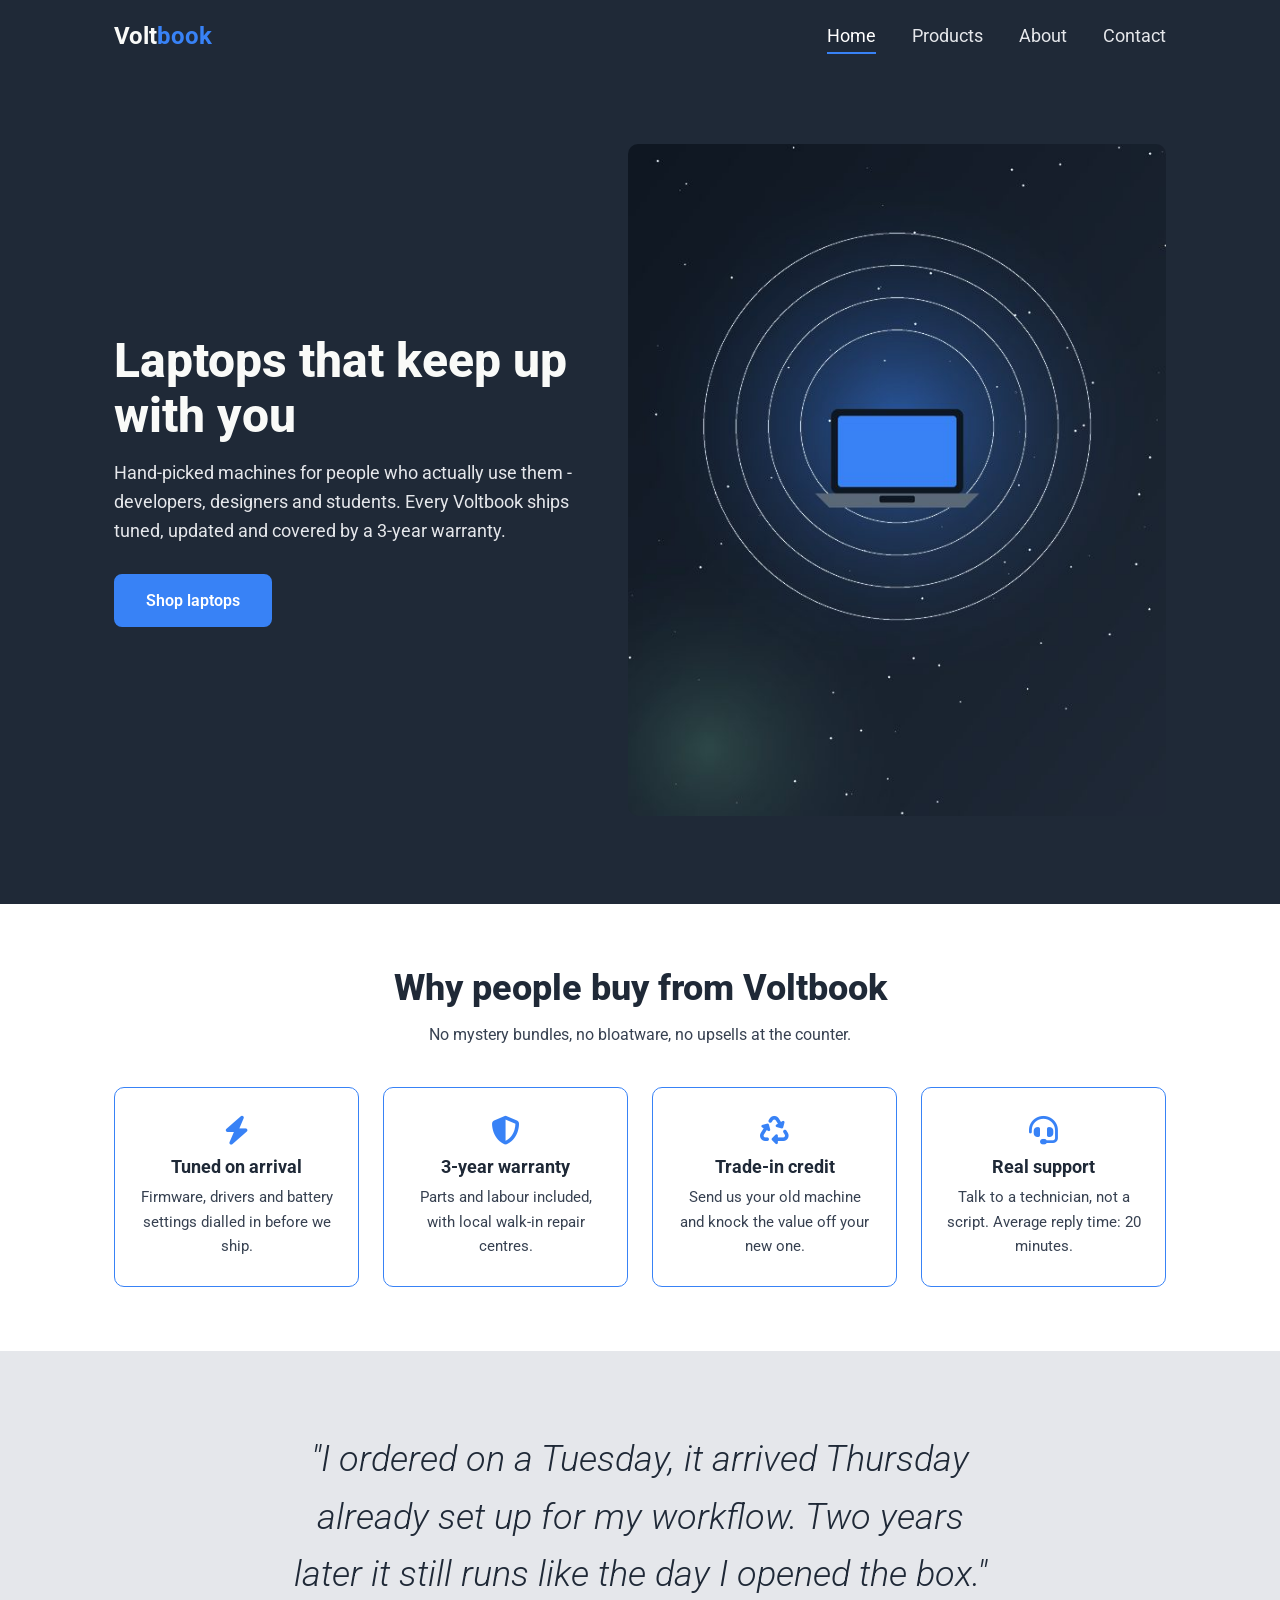
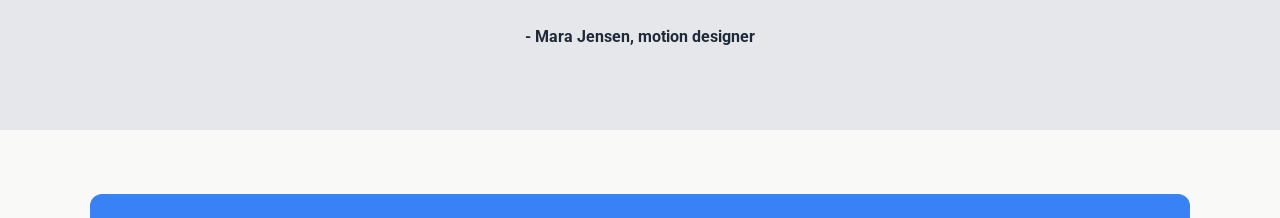
==== commit 43bcae16: "removed comments, put all files to pages folder, fixed nav and replaced article with figure" ====
--- a/index.html
+++ b/index.html
@@ -18,49 +18,41 @@
     />
   </head>
   <body>
-    <!-- ============================ Shared header ======================== -->
     <header class="site-header">
       <div class="wrap">
         <a href="index.html" class="logo">Volt<span>book</span></a>
-
-        <!-- CSS-only burger menu: the checkbox holds the open/closed state -->
         <input type="checkbox" id="nav-toggle" class="nav-checkbox" />
-        <label for="nav-toggle" class="nav-toggle" aria-label="Toggle navigation menu">
+        <label
+          for="nav-toggle"
+          class="nav-toggle"
+          aria-label="Toggle navigation menu"
+        >
           <span></span><span></span><span></span>
         </label>
 
         <nav class="main-nav" aria-label="Main">
           <ul>
             <li><a href="index.html" aria-current="page">Home</a></li>
-            <li><a href="products.html">Products</a></li>
-            <li><a href="about.html">About</a></li>
-            <li><a href="contact.html">Contact</a></li>
+            <li><a href="pages/products.html">Products</a></li>
+            <li><a href="pages/about.html">About</a></li>
+            <li><a href="pages/contact.html">Contact</a></li>
           </ul>
         </nav>
       </div>
     </header>
 
     <main id="main">
-      <!-- ================================ Hero ========================== -->
       <section class="hero">
         <div class="wrap">
           <div class="hero-text">
             <h1>Laptops that keep up with you</h1>
             <p>
-              Hand-picked machines for people who actually use them - developers,
-              designers and students. Every Voltbook ships tuned, updated and
-              covered by a 3-year warranty.
+              Hand-picked machines for people who actually use them -
+              developers, designers and students. Every Voltbook ships tuned,
+              updated and covered by a 3-year warranty.
             </p>
             <a href="products.html" class="btn">Shop laptops</a>
           </div>
-
-          <!--
-            Responsive hero image.
-            <picture> = art direction: phones get a taller, tighter crop so the
-            laptop stays large; wider screens get the 16:9 shot next to the text.
-            srcset + sizes inside each source = the browser still downloads the
-            resolution that fits the device (including retina screens).
-          -->
           <picture class="hero-media">
             <source
               media="(max-width: 700px)"
@@ -85,8 +77,6 @@
           </picture>
         </div>
       </section>
-
-      <!-- ============================== Features ======================== -->
       <section class="section features">
         <div class="wrap">
           <h2 class="section-title">Why people buy from Voltbook</h2>
@@ -95,54 +85,59 @@
           </p>
 
           <div class="feature-list">
-            <article class="feature">
+            <figure class="feature">
               <i class="fa-solid fa-bolt" aria-hidden="true"></i>
               <h3>Tuned on arrival</h3>
-              <p>Firmware, drivers and battery settings dialled in before we ship.</p>
-            </article>
-            <article class="feature">
+              <p>
+                Firmware, drivers and battery settings dialled in before we
+                ship.
+              </p>
+            </figure>
+            <figure class="feature">
               <i class="fa-solid fa-shield-halved" aria-hidden="true"></i>
               <h3>3-year warranty</h3>
-              <p>Parts and labour included, with local walk-in repair centres.</p>
-            </article>
-            <article class="feature">
+              <p>
+                Parts and labour included, with local walk-in repair centres.
+              </p>
+            </figure>
+            <figure class="feature">
               <i class="fa-solid fa-recycle" aria-hidden="true"></i>
               <h3>Trade-in credit</h3>
-              <p>Send us your old machine and knock the value off your new one.</p>
-            </article>
-            <article class="feature">
+              <p>
+                Send us your old machine and knock the value off your new one.
+              </p>
+            </figure>
+            <figure class="feature">
               <i class="fa-solid fa-headset" aria-hidden="true"></i>
               <h3>Real support</h3>
-              <p>Talk to a technician, not a script. Average reply time: 20 minutes.</p>
-            </article>
+              <p>
+                Talk to a technician, not a script. Average reply time: 20
+                minutes.
+              </p>
+            </figure>
           </div>
         </div>
       </section>
-
-      <!-- =============================== Quote ========================== -->
       <section class="quote">
         <div class="wrap">
           <blockquote>
             "I ordered on a Tuesday, it arrived Thursday already set up for my
-            workflow. Two years later it still runs like the day I opened the box."
+            workflow. Two years later it still runs like the day I opened the
+            box."
           </blockquote>
           <cite>- Mara Jensen, motion designer</cite>
         </div>
       </section>
-
-      <!-- ========================== Call to action ===================== -->
       <section class="cta">
         <div class="wrap">
           <div>
             <h2>Ready to upgrade? It's time.</h2>
             <p>Build your Voltbook and get free next-day delivery this week.</p>
           </div>
-          <a href="products.html" class="btn btn--ghost">Start building</a>
+          <a href="pages/products.html" class="btn btn--ghost">Start building</a>
         </div>
       </section>
     </main>
-
-    <!-- ============================ Shared footer ====================== -->
     <footer class="site-footer">
       <div class="wrap">
         <a href="index.html" class="logo">Volt<span>book</span></a>
@@ -155,12 +150,20 @@
         </nav>
 
         <div class="social">
-          <a href="#" aria-label="Voltbook on X"><i class="fa-brands fa-x-twitter"></i></a>
-          <a href="#" aria-label="Voltbook on Instagram"><i class="fa-brands fa-instagram"></i></a>
-          <a href="#" aria-label="Voltbook on YouTube"><i class="fa-brands fa-youtube"></i></a>
+          <a href="#" aria-label="Voltbook on X"
+            ><i class="fa-brands fa-x-twitter"></i
+          ></a>
+          <a href="#" aria-label="Voltbook on Instagram"
+            ><i class="fa-brands fa-instagram"></i
+          ></a>
+          <a href="#" aria-label="Voltbook on YouTube"
+            ><i class="fa-brands fa-youtube"></i
+          ></a>
         </div>
 
-        <p class="footer-copy">Copyright &copy; 2026 Voltbook. All rights reserved.</p>
+        <p class="footer-copy">
+          Copyright &copy; 2026 Voltbook. All rights reserved.
+        </p>
       </div>
     </footer>
   </body>
--- a/styles.css
+++ b/styles.css
@@ -1,34 +1,23 @@
-/* =========================================================================
-   Voltbook - shared stylesheet
-   Assignment constraints: vanilla CSS, Flexbox only (NO Grid), media queries,
-   CSS-only burger menu, imported Roboto font.
-   ========================================================================= */
-
-/* Import the required Roboto font (must be the first rule in the file). */
 @import url("https://fonts.googleapis.com/css2?family=Roboto:ital,wght@0,300;0,400;0,500;0,700;0,800;0,900;1,300&display=swap");
 
-/* ----------------------------- Design tokens ----------------------------- */
 :root {
   --max-width: 1100px;
 
-  /* Colours - taken straight from the client's style sheet */
-  --blue: #3882f6;          /* buttons + call-to-action background */
-  --blue-dark: #1c64d8;     /* hover state */
-  --bg-dark: #1f2937;       /* hero + footer background */
-  --bg-light: #f9faf8;      /* light page background */
-  --quote-bg: #e5e7eb;      /* quote section background */
-  --text-on-dark: #f9faf8;  /* hero heading, header logo */
-  --text-muted-dark: #e5e7eb;/* hero sub-text, header links */
-  --heading: #1f2937;       /* section headings on light background */
-  --body: #374151;          /* normal paragraph text */
+  --blue: #3882f6; /* buttons + call-to-action background */
+  --blue-dark: #1c64d8; /* hover state */
+  --bg-dark: #1f2937; /* hero + footer background */
+  --bg-light: #f9faf8; /* light page background */
+  --quote-bg: #e5e7eb; /* quote section background */
+  --text-on-dark: #f9faf8; /* hero heading, header logo */
+  --text-muted-dark: #e5e7eb; /* hero sub-text, header links */
+  --heading: #1f2937; /* section headings on light background */
+  --body: #374151; /* normal paragraph text */
   --border: #d7dbe0;
 
-  /* Type scale. Desktop values match the client's spec (48 / 36 / 24 / 18);
-     clamp() lets them shrink on small screens so nothing overflows. */
-  --fs-hero: clamp(2rem, 4.5vw + 1rem, 3rem);       /* 32 -> 48px */
+  --fs-hero: clamp(2rem, 4.5vw + 1rem, 3rem); /* 32 -> 48px */
   --fs-section: clamp(1.75rem, 3vw + 1rem, 2.25rem); /* 28 -> 36px */
-  --fs-quote: clamp(1.4rem, 2.4vw + 0.8rem, 2.25rem);/* ~22 -> 36px */
-  --fs-logo: 1.5rem;   /* 24px */
+  --fs-quote: clamp(1.4rem, 2.4vw + 0.8rem, 2.25rem); /* ~22 -> 36px */
+  --fs-logo: 1.5rem; /* 24px */
   --fs-lead: 1.125rem; /* 18px */
 
   --space: 24px;
@@ -37,7 +26,7 @@
 
 /* --------------------------------- Reset -------------------------------- */
 * {
-  box-sizing: border-box; /* padding/border count inside the declared size */
+  box-sizing: border-box;
   margin: 0;
   padding: 0;
 }
@@ -66,7 +55,7 @@
 
 img {
   max-width: 100%;
-  height: auto;      /* keep aspect ratio when width is constrained */
+  height: auto;
   display: block;
 }
 
@@ -80,7 +69,7 @@
 /* ------------------------------ Utilities ------------------------------- */
 .wrap {
   max-width: var(--max-width);
-  margin: 0 auto;          /* centres the content column */
+  margin: 0 auto;
   padding: 0 var(--space);
 }
 
@@ -90,7 +79,7 @@
 
 .section-title {
   font-size: var(--fs-section);
-  font-weight: 800;         /* "extra-bold" from the spec */
+  font-weight: 800;
   text-align: center;
   color: var(--heading);
 }
@@ -111,7 +100,9 @@
   border: 2px solid var(--blue);
   border-radius: 8px;
   cursor: pointer;
-  transition: background-color 0.15s ease, border-color 0.15s ease;
+  transition:
+    background-color 0.15s ease,
+    border-color 0.15s ease;
 }
 
 .btn:hover {
@@ -145,7 +136,7 @@
 }
 
 .logo {
-  font-size: var(--fs-logo);   /* 24px */
+  font-size: var(--fs-logo); /* 24px */
   font-weight: 700;
   color: var(--text-on-dark);
 }
@@ -160,7 +151,7 @@
 }
 
 .main-nav a {
-  font-size: var(--fs-lead);   /* 18px */
+  font-size: var(--fs-lead); /* 18px */
   color: var(--text-muted-dark);
   padding: 6px 0;
   transition: color 0.15s ease;
@@ -172,20 +163,16 @@
   border-bottom: 2px solid var(--blue);
 }
 
-/* ---- CSS-only burger menu (checkbox technique, no JavaScript) ----
-   A hidden <input type="checkbox"> holds the open/closed state. The <label>
-   is the visible button; clicking it flips the checkbox, and the sibling
-   selector `.nav-checkbox:checked ~ .main-nav` opens the panel. */
 .nav-checkbox {
   position: absolute;
   width: 1px;
   height: 1px;
-  opacity: 0;              /* invisible but still keyboard-focusable */
+  opacity: 0;
   pointer-events: none;
 }
 
 .nav-toggle {
-  display: none;           /* hidden on desktop, shown in the media query */
+  display: none;
   width: 44px;
   height: 44px;
   padding: 11px;
@@ -201,7 +188,9 @@
   width: 100%;
   background: var(--text-on-dark);
   border-radius: 2px;
-  transition: transform 0.25s ease, opacity 0.2s ease;
+  transition:
+    transform 0.25s ease,
+    opacity 0.2s ease;
 }
 
 /* Keyboard focus ring on the label */
@@ -276,18 +265,18 @@
 
 .hero-text {
   flex: 1 1 46%;
-  min-width: 0;   /* lets the flex item shrink instead of overflowing */
+  min-width: 0;
 }
 
 .hero-text h1 {
-  font-size: var(--fs-hero);   /* 48px on desktop */
-  font-weight: 800;            /* extra-bold */
+  font-size: var(--fs-hero); /* 48px on desktop */
+  font-weight: 800; /* extra-bold */
   color: var(--text-on-dark);
   margin-bottom: 16px;
 }
 
 .hero-text p {
-  font-size: var(--fs-lead);   /* 18px */
+  font-size: var(--fs-lead); /* 18px */
   font-weight: 400;
   color: var(--text-muted-dark);
   margin-bottom: 28px;
@@ -353,8 +342,8 @@
 }
 
 .quote blockquote {
-  font-size: var(--fs-quote);  /* 36px on desktop */
-  font-weight: 300;            /* light */
+  font-size: var(--fs-quote); /* 36px on desktop */
+  font-weight: 300; /* light */
   font-style: italic;
   color: var(--heading);
 }
@@ -369,7 +358,6 @@
 }
 
 /* ========================== Call to action =========================== */
-/* Contained blue band with whitespace around it, like the client design. */
 .cta {
   background: var(--bg-light);
   padding: 0 var(--space);
@@ -431,12 +419,12 @@
 
 .split > * {
   flex: 1 1 0;
-  min-width: 0;   /* without this the image keeps its intrinsic width */
+  min-width: 0;
 }
 
 .split img {
   width: 100%;
-  aspect-ratio: 3 / 2;   /* keeps both story images the same shape */
+  aspect-ratio: 3 / 2;
   object-fit: cover;
   border-radius: var(--radius);
 }
@@ -451,14 +439,10 @@
   margin-top: 14px;
 }
 
-/* Decorative band - background image is swapped by a media query below */
 .pattern-band {
   background-color: var(--bg-dark);
-  /* dark wash over the decorative pattern so text stays readable */
-  background-image: linear-gradient(
-      rgba(17, 24, 34, 0.86),
-      rgba(17, 24, 34, 0.86)
-    ),
+  background-image:
+    linear-gradient(rgba(17, 24, 34, 0.86), rgba(17, 24, 34, 0.86)),
     url("assets/img/pattern-900.jpg");
   background-size: cover;
   background-position: center;
@@ -560,7 +544,9 @@
   overflow: hidden;
   display: flex;
   flex-direction: column;
-  transition: transform 0.15s ease, box-shadow 0.15s ease;
+  transition:
+    transform 0.15s ease,
+    box-shadow 0.15s ease;
 }
 
 .card:hover {
@@ -631,7 +617,7 @@
 
 .contact-info h2,
 .contact-form h2 {
-  flex-basis: 100%;   /* heading always sits on its own row */
+  flex-basis: 100%; /* heading always sits on its own row */
   width: 100%;
   font-size: 1.5rem;
   font-weight: 700;
@@ -708,10 +694,9 @@
 /* -------- Tablet and below: burger menu + single-column heroes -------- */
 @media (max-width: 900px) {
   .nav-toggle {
-    display: flex;   /* show the burger button */
-  }
-
-  /* Collapsible panel that drops down below the header bar */
+    display: flex;
+  }
+
   .main-nav {
     position: absolute;
     top: 100%;
@@ -725,12 +710,10 @@
     z-index: 20;
   }
 
-  /* Checkbox checked -> panel opens (pure CSS, sibling selector) */
   .nav-checkbox:checked ~ .main-nav {
     max-height: 320px;
   }
 
-  /* Burger morphs into an X while the menu is open */
   .nav-checkbox:checked ~ .nav-toggle span:nth-child(1) {
     transform: translateY(8px) rotate(45deg);
   }
@@ -766,7 +749,6 @@
     color: #fff;
   }
 
-  /* Heroes and split sections stack vertically */
   .hero .wrap,
   .split,
   .split.reverse {
@@ -785,7 +767,6 @@
     max-width: none;
   }
 
-  /* feature cards go to a tidy 2 x 2 instead of 3 + 1 */
   .feature {
     flex: 1 1 260px;
   }
@@ -796,13 +777,10 @@
   }
 }
 
-/* Larger decorative background only for wider screens (saves mobile data) */
 @media (min-width: 901px) {
   .pattern-band {
-    background-image: linear-gradient(
-        rgba(17, 24, 34, 0.86),
-        rgba(17, 24, 34, 0.86)
-      ),
+    background-image:
+      linear-gradient(rgba(17, 24, 34, 0.86), rgba(17, 24, 34, 0.86)),
       url("assets/img/pattern-1800.jpg");
   }
 }
